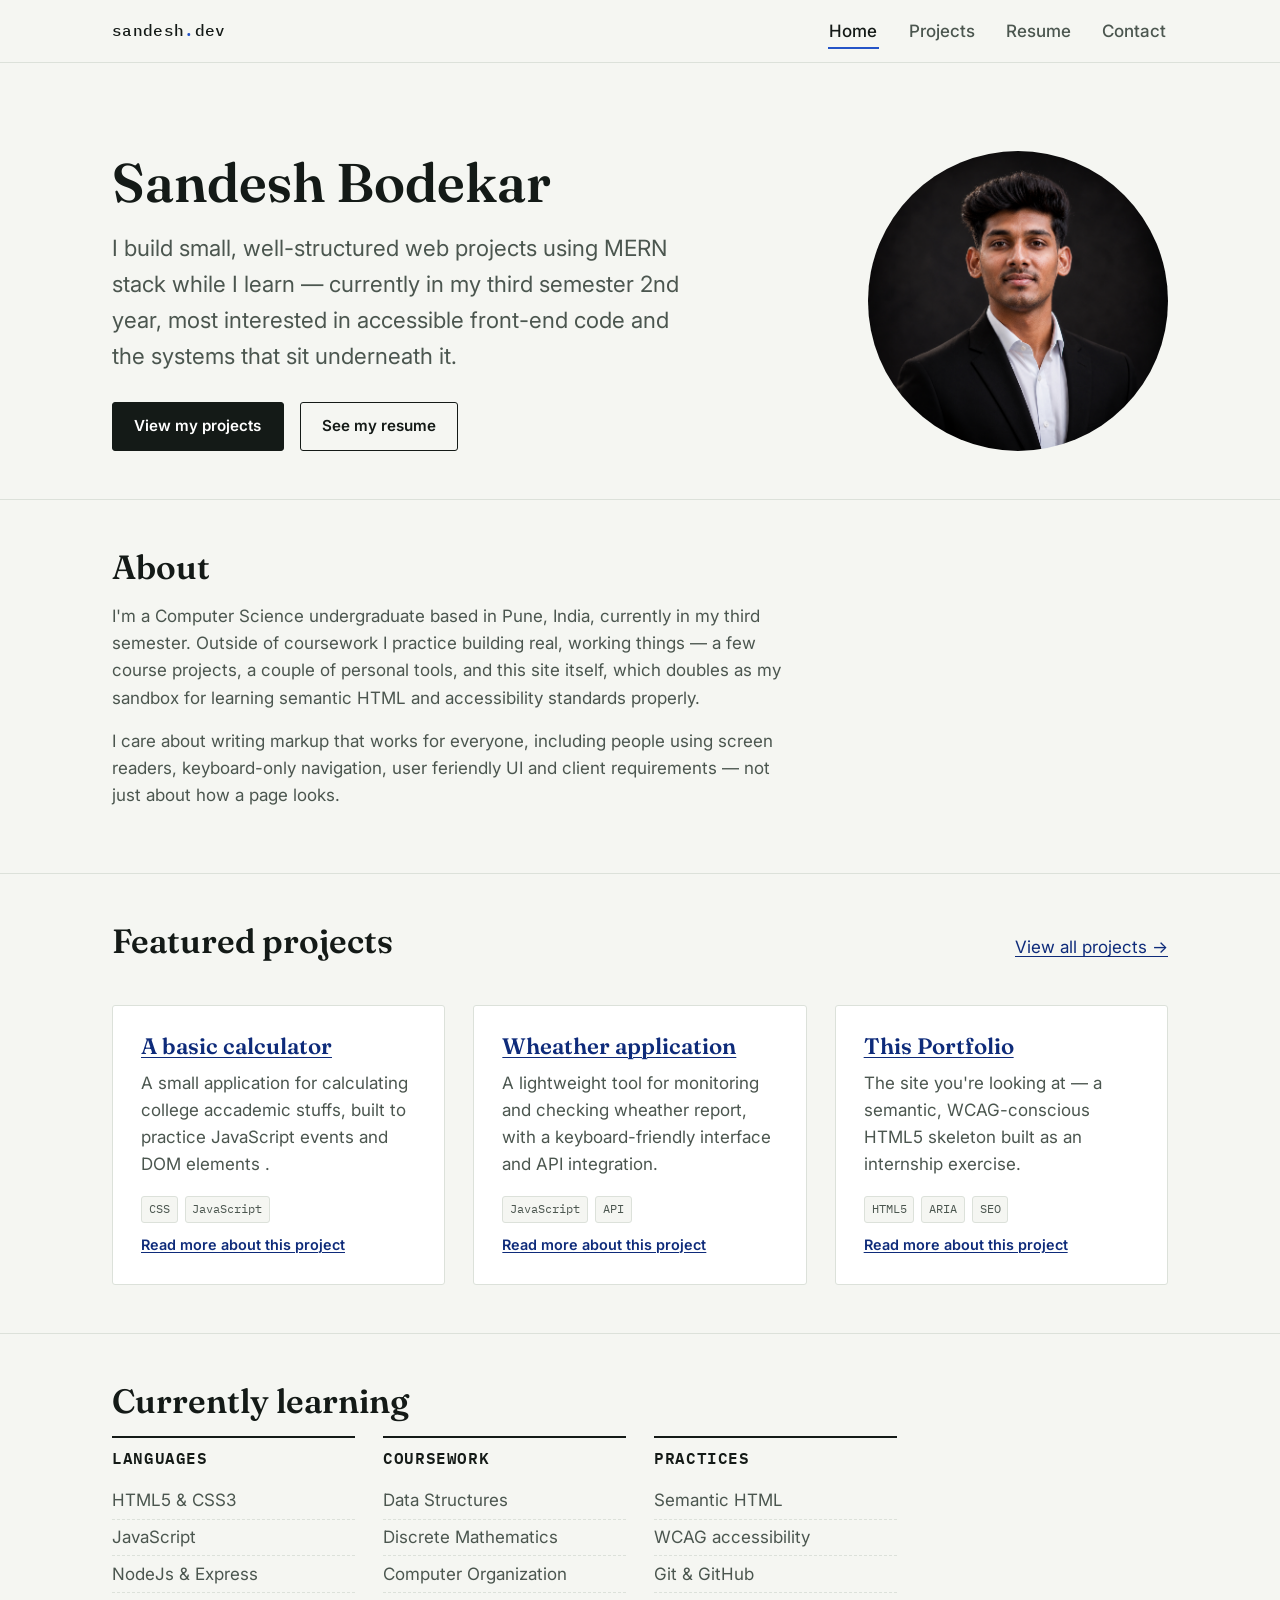
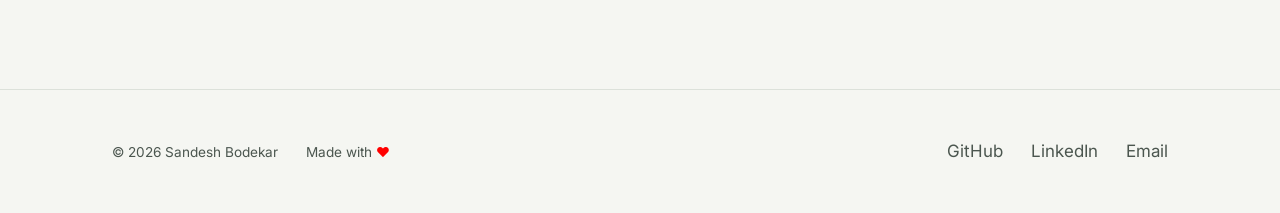
==== index.html @ 93af4bdf "add portfolio" ====
<!DOCTYPE html>
<html lang="en">

<head>
  <meta charset="UTF-8" />
  <meta name="viewport" content="width=device-width, initial-scale=1.0" />

  <title>Sandesh - Portfolio</title>
  <meta name="description"
    content="Portfolio of Sandesh Bodekar, a third-semester Computer Science student in Pune, India, building accessible web projects and learning in public." />
  <meta name="author" content="Sandesh Bodekar" />
  <meta name="robots" content="index, follow" />
  <link rel="canonical" href="https://example.com/index.html" />

  <!-- Open Graph -->
  <meta property="og:type" content="website" />
  <meta property="og:title" content="Sandesh - Portfolio" />
  <meta property="og:description"
    content="Portfolio of Sandesh Bodekar, a third-semester Computer Science student in Pune, India, building accessible web projects and learning in public." />
  <meta property="og:url" content="https://example.com/index.html" />
  <meta property="og:image" content="https://example.com/assets/img/og-cover.jpg" />
  <meta property="og:locale" content="en_IN" />

  <!-- Twitter card -->
  <meta name="twitter:card" content="summary_large_image" />
  <meta name="twitter:title" content="Sandesh Bodekar — Computer Science Student & Web Developer" />
  <meta name="twitter:description"
    content="Portfolio of Sandesh Bodekar, a third-semester Computer Science student in Pune, India, building accessible web projects and learning in public." />
  <meta name="twitter:image" content="https://example.com/assets/img/og-cover.jpg" />

  <link rel="preconnect" href="https://fonts.googleapis.com" />
  <link rel="preconnect" href="https://fonts.gstatic.com" crossorigin />
  <link
    href="https://fonts.googleapis.com/css2?family=Fraunces:wght@500;600;700&family=IBM+Plex+Mono:wght@500&family=Inter:wght@400;500;600&display=swap"
    rel="stylesheet" />
  <link rel="stylesheet" href="style.css" />
  <link rel="icon" type="image/svg+xml" href="assets/img/favicon.svg" />

  <!-- Structured data for search engines -->
  <script type="application/ld+json">
  {
    "@context": "https://schema.org",
    "@type": "Person",
    "name": "Sandesh Bodekar",
    "jobTitle": "Computer Science Student",
    "url": "https://example.com/index.html",
    "sameAs": [
      "https://https://github.com/sandeshbodekar",
      "https://www.linkedin.com/in/sandeshbodekar"
    ]
  }
  </script>
</head>

<body>
  <header class="site-header">
    <div class="wrap">
      <a class="site-logo" href="index.html">sandesh<span>.</span>dev</a>

      <button type="button" class="nav-toggle" aria-expanded="true" aria-controls="primary-nav">
        Menu
      </button>

      <nav class="primary-nav" id="primary-nav" data-open="true" aria-label="Primary">
        <ul>
          <li><a href="index.html" aria-current="page">Home</a></li>
          <li><a href="projects.html">Projects</a></li>
          <li><a href="resume.html">Resume</a></li>
          <li><a href="contact.html">Contact</a></li>
        </ul>
      </nav>
    </div>
  </header>

  <main id="main-content">

    <section class="hero" aria-labelledby="hero-heading">
      <div class="wrap hero__inner">
        <div>
           <h1 id="hero-heading">Sandesh Bodekar</h1>
          <p class="hero__lede">
            I build small, well-structured web projects using MERN stack while I learn — currently in
            my third semester 2nd year, most interested in accessible front-end code and
            the systems that sit underneath it.
          </p>
          <div class="hero__actions">
            <a class="button button--primary" href="projects.html">View my projects</a>
            <a class="button button--ghost" href="resume.html">See my resume</a>
          </div>
        </div>
        <img class="photo" src="assets/LinkedinPhoto.png" alt="sandesh's photo" width="300" height="300" />
      </div>
    </section>

    <section class="section" aria-labelledby="about-heading">
      <div class="wrap">
        <h2 id="about-heading">About</h2>
        <p>
          I'm a Computer Science undergraduate based in Pune, India, currently
          in my third semester. Outside of coursework I practice building
          real, working things — a few course projects, a couple of personal
          tools, and this site itself, which doubles as my sandbox for
          learning semantic HTML and accessibility standards properly.
        </p>
        <p>
          I care about writing markup that works for everyone, including
          people using screen readers, keyboard-only navigation, user feriendly UI and client requirements
          — not just about how a page looks.
        </p>
      </div>
    </section>

    <section class="section" aria-labelledby="featured-heading">
      <div class="wrap">
        <div class="section__head">
          <h2 id="featured-heading">Featured projects</h2>
          <a href="projects.html">View all projects →</a>
        </div>

        <ul class="card-grid">
          <li>
            <article class="card">
              <h3><a href="projects.html#campus-events">A basic calculator</a></h3>
              <p>A small application for calculating college accademic stuffs, built to practice JavaScript events
                and DOM elements .</p>
              <ul class="tag-list" aria-label="Technologies used">
                <li>CSS</li>
                <li>JavaScript</li>
              </ul>
              <a class="card__link" href="projects.html#campus-events">Read more about this project</a>
            </article>
          </li>
          <li>
            <article class="card">
              <h3><a href="projects.html#study-tracker">Wheather application</a></h3>
              <p>A lightweight tool for monitoring and checking wheather report, with a keyboard-friendly interface and
                API integration.</p>
              <ul class="tag-list" aria-label="Technologies used">
                <li>JavaScript</li>
                <li>API</li>
              </ul>
              <a class="card__link" href="projects.html#study-tracker">Read more about this project</a>
            </article>
          </li>
          <li>
            <article class="card">
              <h3><a href="projects.html#this-site">This Portfolio</a></h3>
              <p>The site you're looking at — a semantic, WCAG-conscious HTML5 skeleton built as an internship exercise.
              </p>
              <ul class="tag-list" aria-label="Technologies used">
                <li>HTML5</li>
                <li>ARIA</li>
                <li>SEO</li>
              </ul>
              <a class="card__link" href="projects.html#this-site">Read more about this project</a>
            </article>
          </li>
        </ul>
      </div>
    </section>

    <section class="section" aria-labelledby="skills-heading">
      <div class="wrap">
        <h2 id="skills-heading">Currently learning</h2>
        <ul class="skills">
          <li>
            <h3>Languages</h3>
            <ul>
              <li>HTML5 &amp; CSS3</li>
              <li>JavaScript</li>
              <li>NodeJs &amp; Express</li>
             </ul>
          </li>
          <li>
            <h3>Coursework</h3>
            <ul>
              <li>Data Structures</li>
              <li>Discrete Mathematics</li>
              <li>Computer Organization</li>
            </ul>
          </li>
          <li>
            <h3>Practices</h3>
            <ul>
              <li>Semantic HTML</li>
              <li>WCAG accessibility</li>
              <li>Git &amp; GitHub</li>
            </ul>
          </li>
        </ul>
      </div>
    </section>

  </main>

  <footer class="site-footer">
    <div class="wrap">
      <div class="footer-nav" aria-label="Footer">
        <small>&copy; 2026 Sandesh Bodekar &nbsp;&nbsp;&nbsp;&nbsp;&nbsp; Made with<span class="heart">
            &hearts;</span></small>
      </div>
      <nav class="footer-social" aria-label="Social media">
        <ul>
          <li><a href="https://github.com/sandeshbodekar">GitHub</a></li>
          <li><a href="https://www.linkedin.com/in/sandeshbodekar">LinkedIn</a></li>
          <li><a href="mailto:sandeshbodekar12@gmail.com">Email</a></li>
        </ul>
      </nav>
    </div>

  </footer>

  <script src="main.js"></script>
</body>

</html>
---- style.css ----
/* =========================================================
   Portfolio — Design Tokens & Base
   Palette: paper + cobalt + gold, structured around a
   "changelog / lab notebook" signature (semester tags,
   monospace meta-labels) fitting a CS student's world.
   ========================================================= */

:root {
  /* Color */
  --color-bg: #f5f6f2;
  --color-surface: #ffffff;
  --color-border: #dce1da;
  --color-border-strong: #b9c2b6;
  --color-ink: #141a17;
  --color-ink-soft: #4b564f;
  --color-accent: #2454c7;
  --color-accent-ink: #0e2b7a;
  --color-accent-soft: #e8edfb;
  --color-gold: #9c6f28;
  --color-sage: #56715c;
  --color-focus: #c7481f;

  /* Type */
  --font-display: "Fraunces", "Iowan Old Style", Georgia, serif;
  --font-body: "Inter", -apple-system, BlinkMacSystemFont, "Segoe UI", sans-serif;
  --font-mono: "IBM Plex Mono", "SFMono-Regular", Consolas, monospace;

  /* Scale */
  --step-0: clamp(1rem, 0.95rem + 0.2vw, 1.0625rem);
  --step-1: clamp(1.2rem, 1.1rem + 0.4vw, 1.4rem);
  --step-2: clamp(1.6rem, 1.4rem + 1vw, 2.1rem);
  --step-3: clamp(2.2rem, 1.8rem + 2vw, 3.4rem);

  --space-xs: 0.5rem;
  --space-sm: 1rem;
  --space-md: 1.75rem;
  --space-lg: 3rem;
  --space-xl: 5.5rem;

  --radius: 3px;
  --max-width: 68rem;
}

/* Respect reduced-motion preference */
@media (prefers-reduced-motion: reduce) {
  *,
  *::before,
  *::after {
    animation-duration: 0.001ms !important;
    animation-iteration-count: 1 !important;
    transition-duration: 0.001ms !important;
    scroll-behavior: auto !important;
  }
}

*,
*::before,
*::after {
  box-sizing: border-box;
}

html {
  scroll-behavior: smooth;
}

body {
  margin: 0;
  background-color: var(--color-bg);
  color: var(--color-ink);
  font-family: var(--font-body);
  font-size: var(--step-0);
  line-height: 1.6;
  -webkit-font-smoothing: antialiased;
}

img {
  max-width: 100%;
  display: block;
}

a {
  color: var(--color-accent-ink);
}

a:not(.button) {
  text-decoration-thickness: 1px;
  text-underline-offset: 0.15em;
}

h1,
h2,
h3,
h4 {
  font-family: var(--font-display);
  line-height: 1.15;
  color: var(--color-ink);
  margin: 0 0 var(--space-sm);
}

h1 {
  font-size: var(--step-3);
  font-weight: 600;
}

h2 {
  font-size: var(--step-2);
  font-weight: 600;
}

h3 {
  font-size: var(--step-1);
  font-weight: 600;
}

p {
  margin: 0 0 var(--space-sm);
  color: var(--color-ink-soft);
  max-width: 62ch;
}

ul,
ol {
  margin: 0 0 var(--space-sm);
  padding-left: 1.25em;
}

/* ---------------------------------------------------------
   Visually-hidden utility (for screen-reader-only text)
   --------------------------------------------------------- */
.visually-hidden {
  position: absolute;
  width: 1px;
  height: 1px;
  padding: 0;
  margin: -1px;
  overflow: hidden;
  clip: rect(0, 0, 0, 0);
  white-space: nowrap;
  border: 0;
}

/* ---------------------------------------------------------
   Skip link — first focusable element on every page
   --------------------------------------------------------- */
.skip-link {
  position: absolute;
  left: var(--space-sm);
  top: -3.5rem;
  background: var(--color-ink);
  color: #fff;
  padding: 0.65em 1.1em;
  border-radius: var(--radius);
  z-index: 100;
  font-family: var(--font-mono);
  font-size: 0.9rem;
  transition: top 0.15s ease;
}

.skip-link:focus {
  top: var(--space-sm);
}

/* ---------------------------------------------------------
   Focus visibility — never remove without replacing
   --------------------------------------------------------- */
a:focus-visible,
button:focus-visible,
input:focus-visible,
textarea:focus-visible,
select:focus-visible,
[tabindex]:focus-visible {
  outline: 3px solid var(--color-focus);
  outline-offset: 3px;
  border-radius: 2px;
}

/* ---------------------------------------------------------
   Layout shell
   --------------------------------------------------------- */
.wrap {
  width: 100%;
  max-width: var(--max-width);
  margin-inline: auto;
  padding-inline: var(--space-sm);
}

/* ---------------------------------------------------------
   Site header / primary nav
   --------------------------------------------------------- */
.site-header {
  border-bottom: 1px solid var(--color-border);
  background: var(--color-bg);
  position: sticky;
  top: 0;
  z-index: 20;
}

.site-header .wrap {
  display: flex;
  align-items: center;
  justify-content: space-between;
  gap: var(--space-sm);
  padding-block: 1.1rem;
}

.site-logo {
  font-family: var(--font-mono);
  font-size: 1rem;
  font-weight: 500;
  letter-spacing: 0.02em;
  color: var(--color-ink);
  text-decoration: none;
  white-space: nowrap;
}

.site-logo span {
  color: var(--color-accent);
}

.primary-nav ul {
  list-style: none;
  display: flex;
  gap: var(--space-md);
  margin: 0;
  padding: 0;
}

.primary-nav a {
  text-decoration: none;
  color: var(--color-ink-soft);
  font-weight: 500;
  padding: 0.35em 0.1em;
  border-bottom: 2px solid transparent;
}

.primary-nav a:hover {
  color: var(--color-ink);
}

.primary-nav a[aria-current="page"] {
  color: var(--color-ink);
  border-bottom-color: var(--color-accent);
}

.nav-toggle {
  display: none;
}

/* Mobile nav */
@media (max-width: 640px) {
  .nav-toggle {
    display: inline-flex;
    align-items: center;
    gap: 0.4em;
    background: none;
    border: 1px solid var(--color-border-strong);
    border-radius: var(--radius);
    padding: 0.5em 0.8em;
    font-family: var(--font-mono);
    font-size: 0.85rem;
    color: var(--color-ink);
    cursor: pointer;
  }

  .primary-nav {
    position: absolute;
    inset-inline: 0;
    top: 100%;
    background: var(--color-surface);
    border-bottom: 1px solid var(--color-border);
  }

  .primary-nav[data-open="false"] {
    display: none;
  }

  .primary-nav ul {
    flex-direction: column;
    gap: 0;
    padding: var(--space-xs) var(--space-sm) var(--space-sm);
  }

  .primary-nav a {
    display: block;
    padding: 0.75em 0.25em;
  }
}

/* ---------------------------------------------------------
   Meta tag / changelog-style label (signature element)
   --------------------------------------------------------- */
.meta-tag {
  display: inline-flex;
  align-items: baseline;
  gap: 0.4em;
  font-family: var(--font-mono);
  font-size: 0.8rem;
  color: var(--color-sage);
  background: var(--color-accent-soft);
  border: 1px solid #cdd8f5;
  border-radius: var(--radius);
  padding: 0.2em 0.6em;
}

.meta-tag::before {
  content: "//";
  color: var(--color-accent);
  font-weight: 600;
}

/* ---------------------------------------------------------
   Hero
   --------------------------------------------------------- */
.hero {
  padding-block: var(--space-xl) var(--space-lg);
  border-bottom: 1px solid var(--color-border);
}

.hero__inner {
  display: flex;
  align-items: center;
  justify-content: space-between;
  gap: var(--space-lg);
  flex-wrap: wrap-reverse;
}

.hero__portrait {
  width: 9rem;
  height: 9rem;
  border-radius: var(--radius);
  border: 1px solid var(--color-border);
  flex-shrink: 0;
}

.hero__eyebrow {
  margin-bottom: var(--space-sm);
}

.hero__lede {
  font-size: var(--step-1);
  max-width: 42ch;
}

.hero__actions {
  display: flex;
  flex-wrap: wrap;
  gap: var(--space-sm);
  margin-top: var(--space-md);
}

/* ---------------------------------------------------------
   Buttons
   --------------------------------------------------------- */
.button {
  display: inline-flex;
  align-items: center;
  gap: 0.5em;
  font-weight: 600;
  text-decoration: none;
  padding: 0.75em 1.4em;
  border-radius: var(--radius);
  border: 1px solid var(--color-ink);
  font-size: 0.95rem;
}

.button--primary {
  background: var(--color-ink);
  color: #fff;
}

.button--primary:hover {
  background: var(--color-accent-ink);
  border-color: var(--color-accent-ink);
}

.button--ghost {
  background: transparent;
  color: var(--color-ink);
}

.button--ghost:hover {
  background: var(--color-surface);
}

/* ---------------------------------------------------------
   Generic section rhythm
   --------------------------------------------------------- */
.section {
  padding-block: var(--space-lg);
}

.section + .section {
  border-top: 1px solid var(--color-border);
}

.section__head {
  display: flex;
  align-items: baseline;
  justify-content: space-between;
  gap: var(--space-sm);
  flex-wrap: wrap;
  margin-bottom: var(--space-md);
}

/* ---------------------------------------------------------
   Card grid (projects / skills)
   --------------------------------------------------------- */
.card-grid {
  display: grid;
  grid-template-columns: repeat(auto-fill, minmax(16rem, 1fr));
  gap: var(--space-md);
  list-style: none;
  padding: 0;
  margin: 0;
}

.card {
  background: var(--color-surface);
  border: 1px solid var(--color-border);
  border-radius: var(--radius);
  padding: var(--space-md);
  display: flex;
  flex-direction: column;
  gap: 0.6em;
}

.card h3 {
  margin-bottom: 0;
}

.card p {
  margin-bottom: 0;
}

.tag-list {
  list-style: none;
  display: flex;
  flex-wrap: wrap;
  gap: 0.4em;
  padding: 0;
  margin: 0.4em 0 0;
}

.tag-list li {
  font-family: var(--font-mono);
  font-size: 0.78rem;
  color: var(--color-ink-soft);
  background: var(--color-bg);
  border: 1px solid var(--color-border);
  border-radius: var(--radius);
  padding: 0.2em 0.55em;
}

.card__link {
  margin-top: auto;
  font-weight: 600;
  font-size: 0.9rem;
}

/* ---------------------------------------------------------
   Timeline (resume / changelog)
   --------------------------------------------------------- */
.timeline {
  list-style: none;
  margin: 0;
  padding: 0;
  border-left: 2px solid var(--color-border);
}

.timeline li {
  position: relative;
  padding: 0 0 var(--space-md) var(--space-md);
}

.timeline li::before {
  content: "";
  position: absolute;
  left: -6.5px;
  top: 0.4em;
  width: 11px;
  height: 11px;
  border-radius: 50%;
  background: var(--color-surface);
  border: 2px solid var(--color-accent);
}

.timeline time {
  font-family: var(--font-mono);
  font-size: 0.8rem;
  color: var(--color-sage);
  display: inline-block;
  margin-bottom: 0.3em;
}

.timeline h3 {
  margin-bottom: 0.2em;
}

/* ---------------------------------------------------------
   Skills list
   --------------------------------------------------------- */
.skills {
  display: grid;
  grid-template-columns: repeat(auto-fill, minmax(14rem, 1fr));
  gap: var(--space-md);
  list-style: none;
  padding: 0;
  margin: 0;
}

.skills > li {
  border-top: 2px solid var(--color-ink);
  padding-top: 0.6em;
}

.skills h3 {
  font-size: 1rem;
  font-family: var(--font-mono);
  text-transform: uppercase;
  letter-spacing: 0.04em;
}

.skills ul {
  list-style: none;
  padding: 0;
  margin: 0;
  color: var(--color-ink-soft);
}

.skills ul li {
  padding: 0.25em 0;
  border-bottom: 1px dashed var(--color-border);
}

/* ---------------------------------------------------------
   Aside / callout
   --------------------------------------------------------- */
.callout {
  background: var(--color-accent-soft);
  border: 1px solid #cdd8f5;
  border-radius: var(--radius);
  padding: var(--space-md);
}

.callout h2,
.callout h3 {
  margin-bottom: 0.4em;
}

/* ---------------------------------------------------------
   Forms (contact page)
   --------------------------------------------------------- */
.form-layout {
  display: grid;
  grid-template-columns: minmax(0, 34rem) minmax(0, 1fr);
  gap: var(--space-lg);
  align-items: start;
}

@media (max-width: 800px) {
  .form-layout {
    grid-template-columns: 1fr;
  }
}

fieldset {
  border: 1px solid var(--color-border);
  border-radius: var(--radius);
  padding: var(--space-md);
  margin: 0 0 var(--space-md);
}

legend {
  font-family: var(--font-mono);
  font-size: 0.85rem;
  color: var(--color-sage);
  padding: 0 0.4em;
}

.field {
  margin-bottom: var(--space-md);
}

.field:last-child {
  margin-bottom: 0;
}

.field label {
  display: block;
  font-weight: 600;
  margin-bottom: 0.35em;
}

.field .hint {
  display: block;
  font-size: 0.85rem;
  color: var(--color-ink-soft);
  margin-bottom: 0.4em;
}

.field input,
.field textarea,
.field select {
  width: 100%;
  font: inherit;
  padding: 0.7em 0.8em;
  border: 1px solid var(--color-border-strong);
  border-radius: var(--radius);
  background: var(--color-surface);
  color: var(--color-ink);
}

.field textarea {
  resize: vertical;
  min-height: 8rem;
}

.field input[aria-invalid="true"],
.field textarea[aria-invalid="true"] {
  border-color: var(--color-focus);
}

.field .error {
  display: block;
  color: var(--color-focus);
  font-size: 0.85rem;
  margin-top: 0.35em;
}

.field .error:empty {
  display: none;
}

.required-flag {
  color: var(--color-focus);
}

.form-status {
  margin-top: var(--space-sm);
  font-weight: 600;
}

/* ---------------------------------------------------------
   Footer
   --------------------------------------------------------- */
.site-footer {
  border-top: 1px solid var(--color-border);
  padding-block: var(--space-lg);
  margin-top: var(--space-lg);
}

.site-footer .wrap {
  display: flex;
  flex-wrap: wrap;
  justify-content: space-between;
  gap: var(--space-md);
}

.footer-nav ul,
.footer-social ul {
  list-style: none;
  padding: 0;
  margin: 0;
  display: flex;
  flex-wrap: wrap;
  gap: var(--space-sm) var(--space-md);
}

.footer-nav a,
.footer-social a {
  text-decoration: none;
  color: var(--color-ink-soft);
}

.footer-nav a:hover,
.footer-social a:hover {
  color: var(--color-ink);
}

.site-footer small {
  color: var(--color-ink-soft);
  font-size: 0.85rem;
}

.heart {
  color : red ;
}

.photo {
  border-radius: 50%;
}
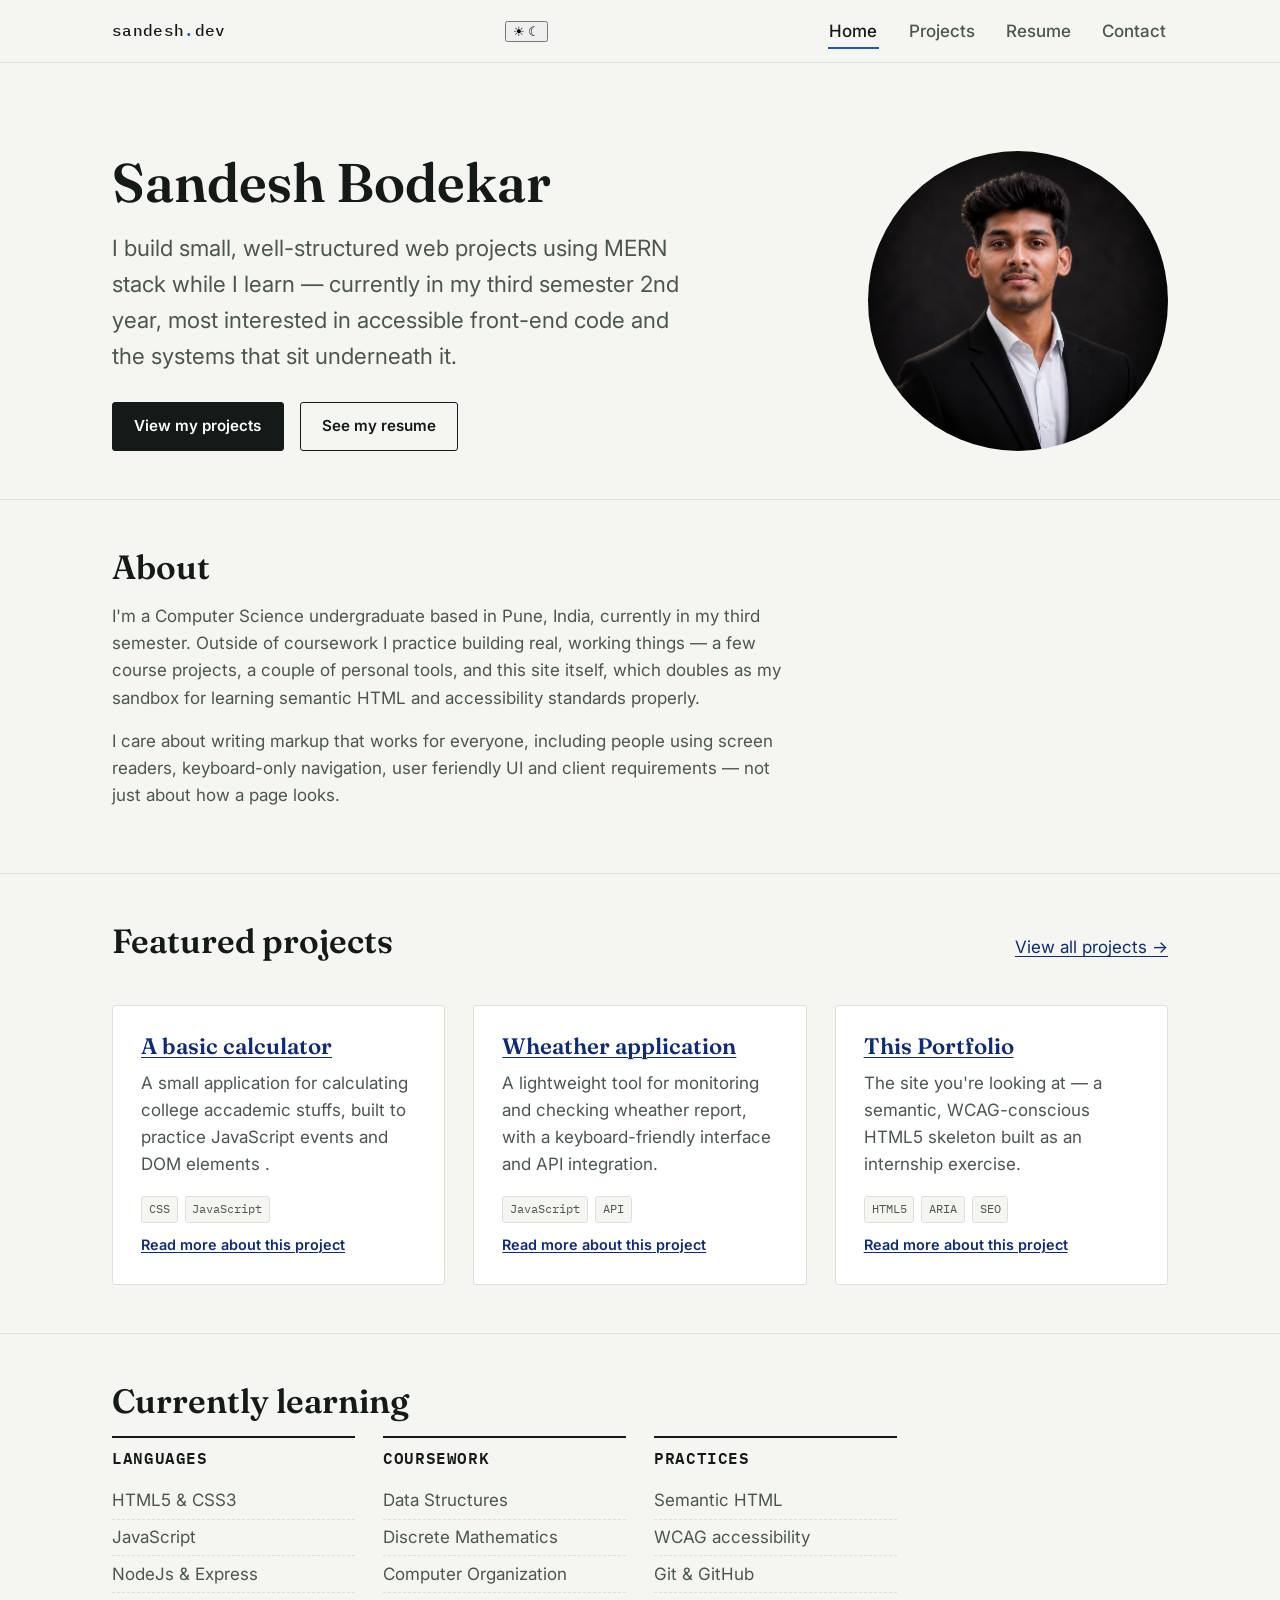
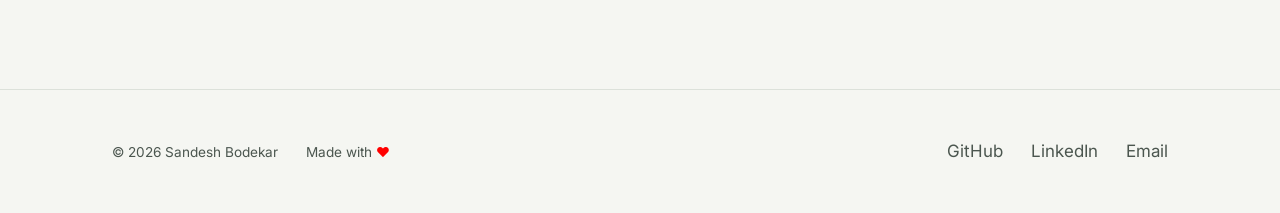
==== commit fa397199: "Add theme button and responsivenes" ====
--- a/index.html
+++ b/index.html
@@ -10,15 +10,15 @@
     content="Portfolio of Sandesh Bodekar, a third-semester Computer Science student in Pune, India, building accessible web projects and learning in public." />
   <meta name="author" content="Sandesh Bodekar" />
   <meta name="robots" content="index, follow" />
-  <link rel="canonical" href="https://example.com/index.html" />
+  <link rel="canonical" href="https://sandeshbodekar.github.io/Portfolio/index.html" />
 
   <!-- Open Graph -->
   <meta property="og:type" content="website" />
   <meta property="og:title" content="Sandesh - Portfolio" />
   <meta property="og:description"
     content="Portfolio of Sandesh Bodekar, a third-semester Computer Science student in Pune, India, building accessible web projects and learning in public." />
-  <meta property="og:url" content="https://example.com/index.html" />
-  <meta property="og:image" content="https://example.com/assets/img/og-cover.jpg" />
+  <meta property="og:url" content="https://sandeshbodekar.github.io/Portfolio/index.html" />
+  <meta property="og:image" content="https://sandeshbodekar.github.io/Portfolio/assets/img/og-cover.jpg" />
   <meta property="og:locale" content="en_IN" />
 
   <!-- Twitter card -->
@@ -26,13 +26,29 @@
   <meta name="twitter:title" content="Sandesh Bodekar — Computer Science Student & Web Developer" />
   <meta name="twitter:description"
     content="Portfolio of Sandesh Bodekar, a third-semester Computer Science student in Pune, India, building accessible web projects and learning in public." />
-  <meta name="twitter:image" content="https://example.com/assets/img/og-cover.jpg" />
+  <meta name="twitter:image" content="https://sandeshbodekar.github.io/Portfolio/assets/img/og-cover.jpg" />
 
   <link rel="preconnect" href="https://fonts.googleapis.com" />
   <link rel="preconnect" href="https://fonts.gstatic.com" crossorigin />
   <link
     href="https://fonts.googleapis.com/css2?family=Fraunces:wght@500;600;700&family=IBM+Plex+Mono:wght@500&family=Inter:wght@400;500;600&display=swap"
     rel="stylesheet" />
+
+  <script>
+    (function () {
+      try {
+        var theme = localStorage.getItem('theme');
+        if (theme === 'dark') {
+          document.documentElement.setAttribute('data-theme', 'dark');
+        } else if (theme === 'light') {
+          document.documentElement.removeAttribute('data-theme');
+        } else if (window.matchMedia && window.matchMedia('(prefers-color-scheme: dark)').matches) {
+          document.documentElement.setAttribute('data-theme', 'dark');
+        }
+      } catch (e) {}
+    })();
+  </script>
+  
   <link rel="stylesheet" href="style.css" />
   <link rel="icon" type="image/svg+xml" href="assets/img/favicon.svg" />
 
@@ -43,7 +59,7 @@
     "@type": "Person",
     "name": "Sandesh Bodekar",
     "jobTitle": "Computer Science Student",
-    "url": "https://example.com/index.html",
+    "url": "https://sandeshbodekar.github.io/Portfolio/index.html",
     "sameAs": [
       "https://https://github.com/sandeshbodekar",
       "https://www.linkedin.com/in/sandeshbodekar"
@@ -56,10 +72,19 @@
   <header class="site-header">
     <div class="wrap">
       <a class="site-logo" href="index.html">sandesh<span>.</span>dev</a>
-
-      <button type="button" class="nav-toggle" aria-expanded="true" aria-controls="primary-nav">
-        Menu
-      </button>
+       
+
+      
+      <div class="header-controls">
+        <button type="button" class="theme-toggle" id="theme-toggle" aria-pressed="false">
+          <span class="icon-light" aria-hidden="true">&#9728;</span>
+          <span class="icon-dark" aria-hidden="true">&#9790;</span>
+          <span class="visually-hidden">Toggle dark mode</span>
+        </button>
+        <button type="button" class="nav-toggle" aria-expanded="true" aria-controls="primary-nav">
+          Menu
+        </button>
+      </div>
 
       <nav class="primary-nav" id="primary-nav" data-open="true" aria-label="Primary">
         <ul>
@@ -70,6 +95,8 @@
         </ul>
       </nav>
     </div>
+
+    
   </header>
 
   <main id="main-content">
@@ -77,7 +104,7 @@
     <section class="hero" aria-labelledby="hero-heading">
       <div class="wrap hero__inner">
         <div>
-           <h1 id="hero-heading">Sandesh Bodekar</h1>
+          <h1 id="hero-heading">Sandesh Bodekar</h1>
           <p class="hero__lede">
             I build small, well-structured web projects using MERN stack while I learn — currently in
             my third semester 2nd year, most interested in accessible front-end code and
@@ -169,7 +196,7 @@
               <li>HTML5 &amp; CSS3</li>
               <li>JavaScript</li>
               <li>NodeJs &amp; Express</li>
-             </ul>
+            </ul>
           </li>
           <li>
             <h3>Coursework</h3>
--- a/style.css
+++ b/style.css
@@ -688,4 +688,27 @@
 
 .photo {
   border-radius: 50%;
-}+}
+
+.header-controls {
+  grid-area: controls;
+  display: flex;
+  align-items: center;
+  gap: var(--space-xs);
+}
+
+/* Dark theme overrides when `data-theme="dark"` is set on <html> */
+html[data-theme="dark"] {
+  --color-bg: #0b0f14;
+  --color-surface: #0f1720;
+  --color-border: #1f2a33;
+  --color-border-strong: #2a3a44;
+  --color-ink: #e6eef7;
+  --color-ink-soft: #bfcad3;
+  --color-accent: #58a6ff;
+  --color-accent-ink: #cfe3ff;
+  --color-accent-soft: #071428;
+  --color-gold: #b98b3a;
+  --color-sage: #7ba07a;
+  --color-focus: #ffb86b;
+}
